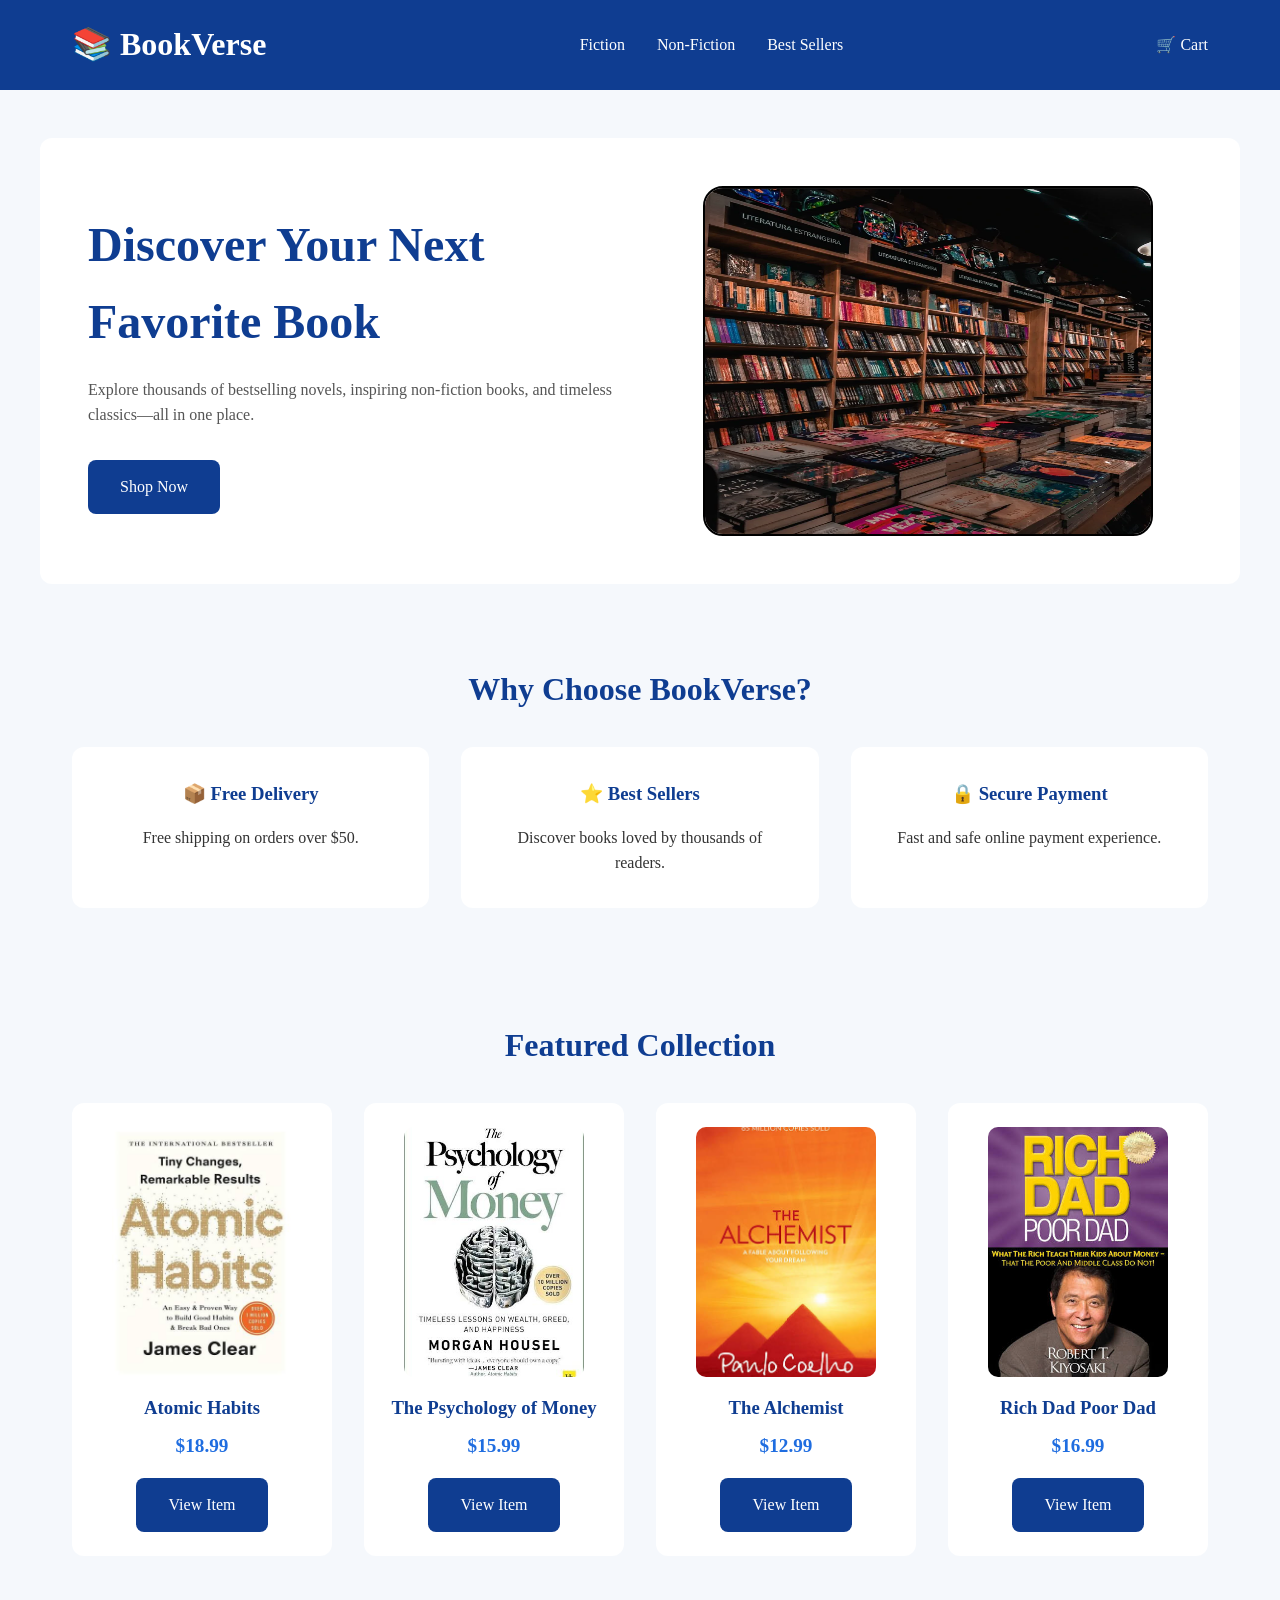
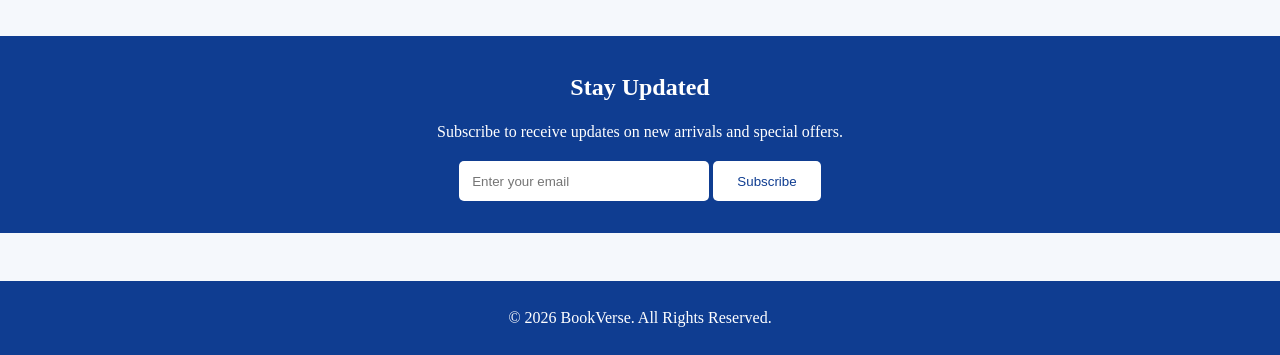
==== week2-css-landing-page/index.html @ e361b071 "Add Week 2 CSS Landing Page" ====
<!DOCTYPE html>
<html lang="en">
<head>
    <meta charset="UTF-8">
    <meta name="viewport" content="width=device-width, initial-scale=1.0">
    <title>BookVerse | Online Book Store</title>
    <link rel="stylesheet" href="style.css">
</head>
<body>

    <!--HEADER -->

    <header>

        <nav>

            <div class="logo">
                <h2>📚 BookVerse</h2>
            </div>

            <ul>

                <li><a href="#">Fiction</a></li>
                <li><a href="#">Non-Fiction</a></li>
                <li><a href="#">Best Sellers</a></li>

            </ul>

            <div class="cart">
                <a href="#">🛒 Cart</a>
            </div>

        </nav>

    </header>


    <!--HERO SECTION-->

    <section class="hero">

        <div class="hero-content">

            <h1>Discover Your Next Favorite Book</h1>

            <p>
                Explore thousands of bestselling novels,
                inspiring non-fiction books, and timeless
                classics—all in one place.
            </p>

            <a href="#" class="btn">Shop Now</a>

        </div>

        <div class="hero-image">

            <img src="images/header.webp" alt="Books Collection">

        </div>

    </section>

    <section class="features">

    <h2>Why Choose BookVerse?</h2>

    <div class="feature-container">

        <div class="feature-box">
            <h3>📦 Free Delivery</h3>
            <p>Free shipping on orders over $50.</p>
        </div>

        <div class="feature-box">
            <h3>⭐ Best Sellers</h3>
            <p>Discover books loved by thousands of readers.</p>
        </div>

        <div class="feature-box">
            <h3>🔒 Secure Payment</h3>
            <p>Fast and safe online payment experience.</p>
        </div>

    </div>

</section>


    <!--FEATURED COLLECTION-->

    <section class="featured">

        <h2>Featured Collection</h2>

        <div class="product-container">

            <!-- Card 1 -->

            <article class="product-card">

                <img src="images/image.jpg" alt="Atomic Habits">

                <h3>Atomic Habits</h3>

                <p class="price">$18.99</p>

                <a href="#" class="btn">View Item</a>

            </article>


            <!-- Card 2 -->

            <article class="product-card">

                <img src="images/image-1.jpg" alt="The Psychology of Money">

                <h3>The Psychology of Money</h3>

                <p class="price">$15.99</p>

                <a href="#" class="btn">View Item</a>

            </article>


            <!-- Card 3 -->

            <article class="product-card">

                <img src="images/image-3.jpg" alt="The Alchemist">

                <h3>The Alchemist</h3>

                <p class="price">$12.99</p>

                <a href="#" class="btn">View Item</a>

            </article>


            <!-- Card 4 -->

            <article class="product-card">

                <img src="images/image-2.jpg" alt="Rich Dad Poor Dad">

                <h3>Rich Dad Poor Dad</h3>

                <p class="price">$16.99</p>

                <a href="#" class="btn">View Item</a>

            </article>

        </div>

    </section>

    <section class = "newsletter">

    <h2>Stay Updated</h2>

    <p>Subscribe to receive updates on new arrivals and special offers.</p>

    <form>

        <input type="email" placeholder="Enter your email">

        <button type="submit">Subscribe</button>

    </form>

</section>


    <!--FOOTER-->

    <footer>

        <p>&copy; 2026 BookVerse. All Rights Reserved.</p>

    </footer>

    
</body>
</html>
---- week2-css-landing-page/style.css ----
/* ==========================
   GLOBAL RESET
========================== */

* {
    margin: 0;
    padding: 0;
    box-sizing: border-box;
}

/* ==========================
   BODY
========================== */

body {
    font-family: Georgia, 'Times New Roman', Times, serif;
    background-color: #f5f8fc;
    color: #333;
    line-height: 1.6;
}

img {
    max-width: 100%;
    display: block;
}

a {
    text-decoration: none;
}

ul {
    list-style: none;
}

/* ==========================
   NAVIGATION
========================== */

header {
    background-color: #0f3d91;
}

nav {
    max-width: 1200px;
    margin: auto;
    padding: 1.2rem 2rem;

    display: flex;
    justify-content: space-between;
    align-items: center;
}

.logo h2 {
    color: white;
    font-size: 2rem;
}

nav ul {
    display: flex;
    gap: 2rem;
}

nav ul li a,
.cart a {
    color: white;
    font-size: 1rem;
    transition: 0.3s;
}

nav ul li a:hover,
.cart a:hover {
    color: #8fc8ff;
}

/* ==========================
   HERO SECTION
========================== */

.hero {
    max-width: 1200px;
    margin: 3rem auto;
    padding: 3rem;

    display: flex;
    justify-content: space-between;
    align-items: center;
    gap: 3rem;

    background: white;
    border-radius: 12px;
}

.hero-content {
    flex: 1;
}

.hero-content h1 {
    font-size: 3rem;
    color: #0f3d91;
    margin-bottom: 1rem;
}

.hero-content p {
    margin-bottom: 2rem;
    color: #555;
}

.btn {
    display: inline-block;
    background: #0f3d91;
    color: white;
    padding: 0.9rem 2rem;
    border-radius: 8px;
    transition: .3s;
}

.btn:hover {
    background: #1f6de0;
}

.hero-image {
    flex: 1;
}

.hero-image img {
    max-width: 450px;
    width: 100%;
    height: 350px;
    margin: auto;
    border: 2px solid black;
    border-radius: 20px;
}

/* ==========================
   FEATURED COLLECTION
========================== */

.featured {
    max-width: 1200px;
    margin: 3rem auto;
    padding: 2rem;
}

.featured h2 {
    text-align: center;
    color: #0f3d91;
    font-size: 2rem;
    margin-bottom: 2rem;
}

.product-container {
    display: flex;
    justify-content: space-between;
    gap: 2rem;
    flex-wrap: wrap;
}

.product-card {
    flex: 1 1 250px;
    background: white;
    border-radius: 12px;
    padding: 1.5rem;
    text-align: center;
    transition: 0.3s;
}

.product-card:hover {
    transform: translateY(-8px);
    box-shadow: 0 8px 20px rgba(0, 0, 0, 0.15);
}

.product-card img {
    width: 180px;
    height: 250px;
    object-fit: cover;
    margin: auto;
    border-radius: 10px;
}

.product-card h3 {
    margin: 1rem 0 0.5rem;
    color: #0f3d91;
}

.price {
    color: #1f6de0;
    font-size: 1.2rem;
    font-weight: bold;
    margin-bottom: 1rem;
}

/* ==========================
   FEATURES
========================== */

.features {
    max-width: 1200px;
    margin: 3rem auto;
    padding: 2rem;
}

.features h2 {
    text-align: center;
    color: #0f3d91;
    margin-bottom: 2rem;
    font-size: 2rem;
}

.feature-container {
    display: flex;
    gap: 2rem;
    flex-wrap: wrap;
}

.feature-box {
    flex: 1;
    min-width: 250px;
    background: white;
    padding: 2rem;
    border-radius: 12px;
    text-align: center;
    transition: .3s;
}

.feature-box:hover {
    transform: translateY(-5px);
    box-shadow: 0 6px 18px rgba(0,0,0,.15);
}

.feature-box h3 {
    color: #0f3d91;
    margin-bottom: 1rem;
}

/* ==========================
   NEWSLETTER
========================== */

.newsletter {
    background: #0f3d91;
    color: white;
    text-align: center;
    padding: 2rem;
    margin: 3rem auto;
}

.newsletter h2 {
    margin-bottom: 0.8rem;
}

.newsletter p {
    margin-bottom: 1rem;
}

.newsletter input {
    padding: 0.8rem;
    width: 250px;
    border: none;
    border-radius: 5px;
}

.newsletter button {
    padding: 0.8rem 1.5rem;
    background: white;
    color: #0f3d91;
    border: none;
    border-radius: 5px;
    cursor: pointer;
}

.newsletter button:hover {
    background: #dbeafe;
}


/* ==========================
   FOOTER
========================== */

footer {
    background: #0f3d91;
    color: white;
    text-align: center;
    padding: 1.5rem;
    margin-top: 3rem;
}

/* ==========================
   RESPONSIVE DESIGN
========================== */

@media (max-width: 768px) {

    nav {
        flex-direction: column;
        gap: 1rem;
    }

    nav ul {
        flex-direction: column;
        align-items: center;
        gap: 1rem;
    }

    .hero {
        flex-direction: column;
        text-align: center;
    }

    .hero-content h1 {
        font-size: 2.2rem;
    }

    .product-container {
        justify-content: center;
    }

    .product-card {
        flex: 1 1 300px;
    }

}
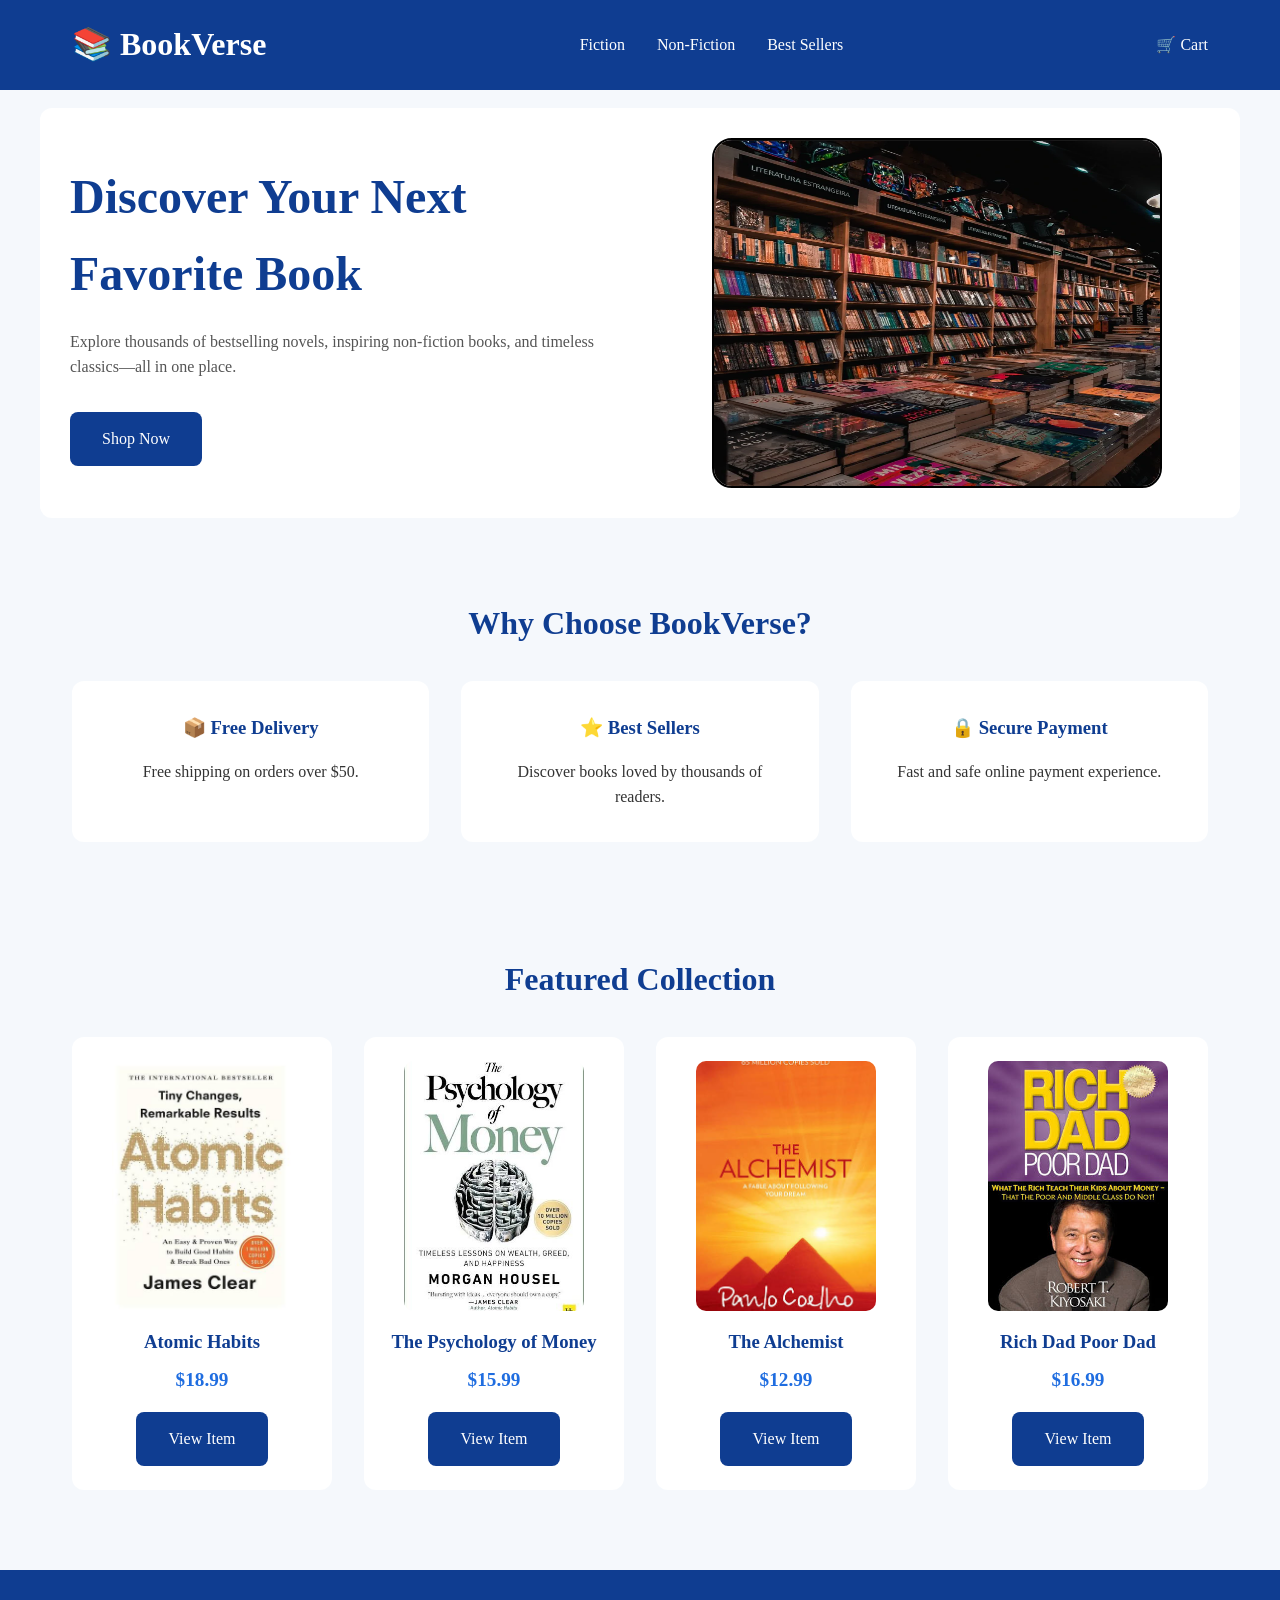
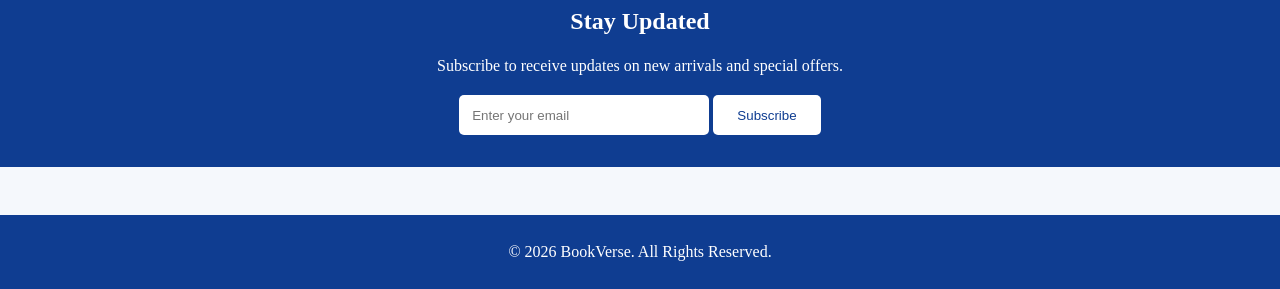
==== commit 8241c521: "code updated" ====
--- a/week2-css-landing-page/index.html
+++ b/week2-css-landing-page/index.html
@@ -1,11 +1,13 @@
 <!DOCTYPE html>
 <html lang="en">
+
 <head>
     <meta charset="UTF-8">
     <meta name="viewport" content="width=device-width, initial-scale=1.0">
     <title>BookVerse | Online Book Store</title>
     <link rel="stylesheet" href="style.css">
 </head>
+
 <body>
 
     <!--HEADER -->
@@ -63,28 +65,28 @@
 
     <section class="features">
 
-    <h2>Why Choose BookVerse?</h2>
+        <h2>Why Choose BookVerse?</h2>
 
-    <div class="feature-container">
+        <div class="feature-container">
 
-        <div class="feature-box">
-            <h3>📦 Free Delivery</h3>
-            <p>Free shipping on orders over $50.</p>
+            <div class="feature-box">
+                <h3>📦 Free Delivery</h3>
+                <p>Free shipping on orders over $50.</p>
+            </div>
+
+            <div class="feature-box">
+                <h3>⭐ Best Sellers</h3>
+                <p>Discover books loved by thousands of readers.</p>
+            </div>
+
+            <div class="feature-box">
+                <h3>🔒 Secure Payment</h3>
+                <p>Fast and safe online payment experience.</p>
+            </div>
+
         </div>
 
-        <div class="feature-box">
-            <h3>⭐ Best Sellers</h3>
-            <p>Discover books loved by thousands of readers.</p>
-        </div>
-
-        <div class="feature-box">
-            <h3>🔒 Secure Payment</h3>
-            <p>Fast and safe online payment experience.</p>
-        </div>
-
-    </div>
-
-</section>
+    </section>
 
 
     <!--FEATURED COLLECTION-->
@@ -158,21 +160,21 @@
 
     </section>
 
-    <section class = "newsletter">
+    <section class="newsletter">
 
-    <h2>Stay Updated</h2>
+        <h2>Stay Updated</h2>
 
-    <p>Subscribe to receive updates on new arrivals and special offers.</p>
+        <p>Subscribe to receive updates on new arrivals and special offers.</p>
 
-    <form>
+        <form>
 
-        <input type="email" placeholder="Enter your email">
+            <input type="email" placeholder="Enter your email">
 
-        <button type="submit">Subscribe</button>
+            <button type="submit">Subscribe</button>
 
-    </form>
+        </form>
 
-</section>
+    </section>
 
 
     <!--FOOTER-->
@@ -183,6 +185,7 @@
 
     </footer>
 
-    
+
 </body>
+
 </html>
--- a/week2-css-landing-page/style.css
+++ b/week2-css-landing-page/style.css
@@ -1,6 +1,4 @@
-/* ==========================
-   GLOBAL RESET
-========================== */
+/* GLOBAL RESET*/
 
 * {
     margin: 0;
@@ -8,9 +6,7 @@
     box-sizing: border-box;
 }
 
-/* ==========================
-   BODY
-========================== */
+/* BODY*/
 
 body {
     font-family: Georgia, 'Times New Roman', Times, serif;
@@ -32,9 +28,7 @@
     list-style: none;
 }
 
-/* ==========================
-   NAVIGATION
-========================== */
+/* NAVIGATION*/
 
 header {
     background-color: #0f3d91;
@@ -72,14 +66,12 @@
     color: #8fc8ff;
 }
 
-/* ==========================
-   HERO SECTION
-========================== */
+/*HERO SECTION*/
 
 .hero {
     max-width: 1200px;
-    margin: 3rem auto;
-    padding: 3rem;
+    margin: 18px auto;
+    padding: 30px;
 
     display: flex;
     justify-content: space-between;
@@ -131,9 +123,7 @@
     border-radius: 20px;
 }
 
-/* ==========================
-   FEATURED COLLECTION
-========================== */
+/* FEATURED COLLECTION */
 
 .featured {
     max-width: 1200px;
@@ -189,9 +179,7 @@
     margin-bottom: 1rem;
 }
 
-/* ==========================
-   FEATURES
-========================== */
+/* FEATURES */
 
 .features {
     max-width: 1200px;
@@ -224,7 +212,7 @@
 
 .feature-box:hover {
     transform: translateY(-5px);
-    box-shadow: 0 6px 18px rgba(0,0,0,.15);
+    box-shadow: 0 6px 18px rgba(0, 0, 0, .15);
 }
 
 .feature-box h3 {
@@ -232,9 +220,7 @@
     margin-bottom: 1rem;
 }
 
-/* ==========================
-   NEWSLETTER
-========================== */
+/* NEWSLETTER*/
 
 .newsletter {
     background: #0f3d91;
@@ -273,9 +259,7 @@
 }
 
 
-/* ==========================
-   FOOTER
-========================== */
+/* FOOTER*/
 
 footer {
     background: #0f3d91;
@@ -285,9 +269,7 @@
     margin-top: 3rem;
 }
 
-/* ==========================
-   RESPONSIVE DESIGN
-========================== */
+/* RESPONSIVE DESIGN*/
 
 @media (max-width: 768px) {
 
@@ -319,4 +301,4 @@
         flex: 1 1 300px;
     }
 
-}
+}
